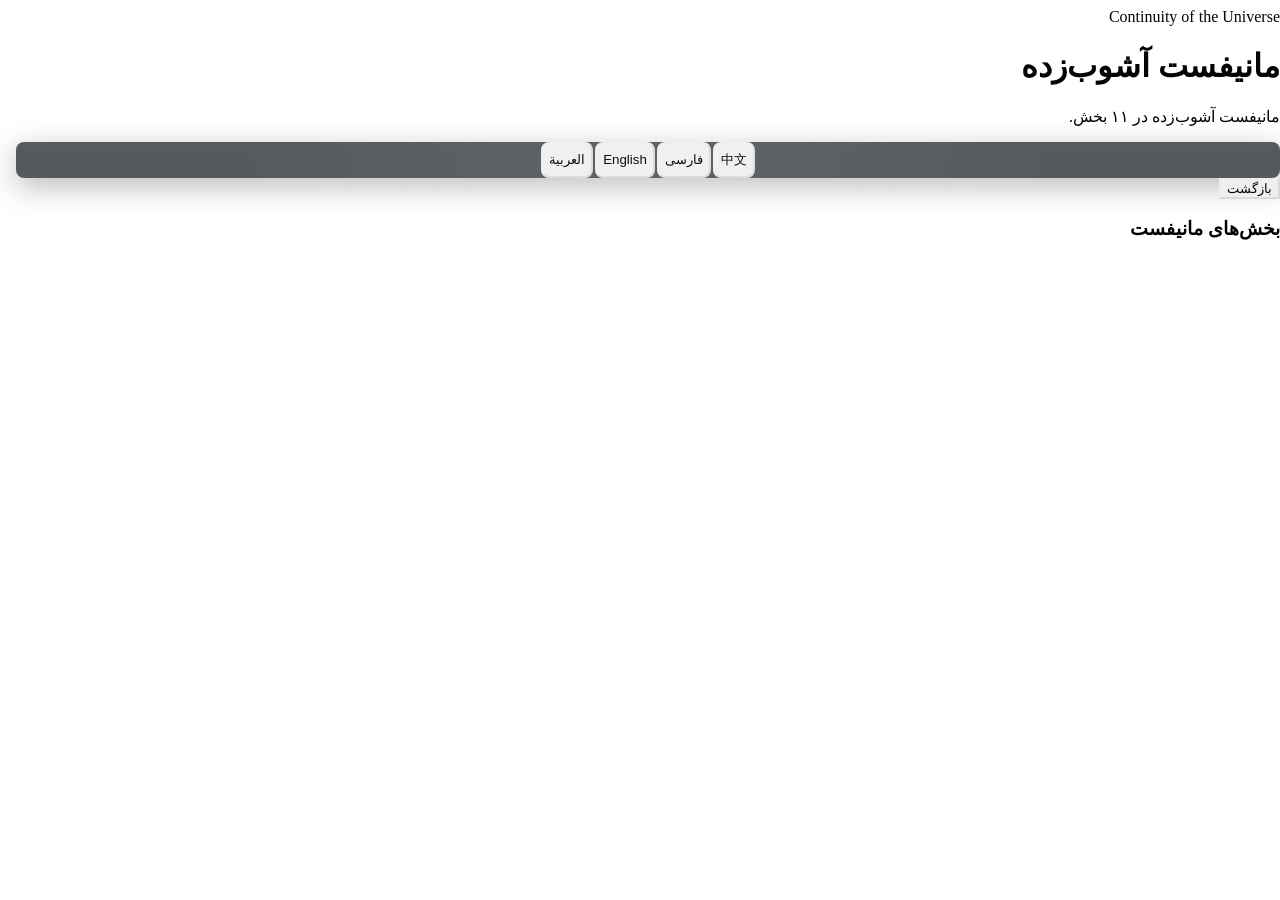
==== disturbed-manifesto.html @ 18e996ef "Add Disturbed Manifesto page shell" ====
<!doctype html>
<html lang="fa" dir="rtl">
<head>
<meta charset="utf-8">
<meta name="google" content="notranslate">
<meta name="i18n-page" content="disturbedManifesto">
<meta name="viewport" content="width=device-width,initial-scale=1,viewport-fit=cover">
<meta http-equiv="Content-Security-Policy" content="default-src 'self'; base-uri 'self'; object-src 'none'; frame-src 'none'; child-src 'none'; connect-src 'self'; img-src 'self' data:; font-src 'self' data: https://fonts.gstatic.com; style-src 'self' 'unsafe-inline' https://fonts.googleapis.com; style-src-attr 'none'; script-src 'self'; form-action 'self'; upgrade-insecure-requests">
<meta name="referrer" content="no-referrer">
<meta name="theme-color" content="#0b0904">
<title>مانیفست آشوب‌زده — Modern Outlook</title>
<link rel="preconnect" href="https://fonts.googleapis.com">
<link rel="preconnect" href="https://fonts.gstatic.com" crossorigin>
<link href="https://fonts.googleapis.com/css2?family=Vazirmatn:wght@400;500;600;700&display=swap" rel="stylesheet">
<link rel="stylesheet" href="css/visual-security.css">
<link rel="stylesheet" href="css/pages/disturbed-manifesto.css">
<link rel="stylesheet" href="ui/shared/layout-spec.css">
<link rel="stylesheet" href="ui/mobile/mobile.css">
<script src="audio-engine.js"></script>
<script src="ui/bootstrap.js" defer></script>
<script src="translations/i18n.js" defer></script>
</head>
<body>
<main class="page disturbed-page" id="main-content">
<div class="shell">
<header class="top">
<div class="title"><div class="eyebrow">Continuity of the Universe</div><h1 id="page-title">مانیفست آشوب‌زده</h1><p id="page-subtitle">مانیفست آشوب‌زده در ۱۱ بخش.</p></div>
<div class="actions">
<div class="global-lang" id="global-lang" aria-label="زبان سایت" data-i18n-aria="labels.language">
<button data-site-lang="zh" type="button">中文</button><button data-site-lang="fa" type="button">فارسی</button><button data-site-lang="en" type="button">English</button><button data-site-lang="ar" type="button">العربية</button>
</div>
<button class="btn" id="manifesto-close" type="button" data-i18n="labels.back">بازگشت</button>
</div>
</header>
<section class="controls" aria-labelledby="part-list-heading">
<h3 id="part-list-heading">بخش‌های مانیفست</h3>
<nav aria-label="انتخاب بخش" data-i18n-aria="labels.partNavigation"><div class="part-list" id="part-list"></div></nav>
</section>
<section class="visual">
<div class="reader" id="reader" tabindex="-1" aria-live="polite" aria-atomic="false"></div>
</section>
</div>
</main>
<script src="content/disturbed-manifesto.js"></script>
<script src="js/disturbed-manifesto-page.js"></script>
</body>
</html>
---- css/visual-security.css ----
/*
 * SmartKazem — Unified Security & Brightness Layer
 * Presentation-only: no navigation, content, i18n, engine, service, or adapter logic.
 */
:root {
  --sk-brightness: 1.08;
  --sk-contrast: 1.04;
  --sk-text: #f4f7fb;
  --sk-muted: #b7c1cc;
  --sk-surface: rgba(255,255,255,.075);
  --sk-surface-strong: rgba(255,255,255,.11);
  --sk-border: rgba(220,235,250,.24);
  --sk-focus: #f7d77a;
}

body::after {
  content: "";
  position: fixed;
  inset: 0;
  z-index: 9998;
  pointer-events: none;
  background:
    radial-gradient(circle at 50% 18%, rgba(255,255,255,.055), transparent 42%),
    linear-gradient(180deg, rgba(255,255,255,.018), transparent 34%, rgba(255,255,255,.012));
  mix-blend-mode: screen;
}

:where(button, input, textarea, select, a) {
  -webkit-tap-highlight-color: transparent;
}

:where(button, input, textarea, select):focus-visible,
:where(a):focus-visible {
  outline: 3px solid var(--sk-focus);
  outline-offset: 3px;
}

:where(button, .btn, .realm-action, .global-lang, .lang-switch, .book-tab) {
  border-color: var(--sk-border);
}

:where(.lang-switch, .global-lang) {
  background-color: rgba(5,10,16,.68);
  box-shadow: 0 8px 30px rgba(0,0,0,.28);
}

:where(.lang-switch button, .global-lang button) {
  min-height: 32px;
}

:where(.realm-action, .btn, .book-tab):hover {
  filter: brightness(1.12);
}

@media (prefers-contrast: more) {
  :root {
    --sk-brightness: 1.12;
    --sk-contrast: 1.12;
    --sk-border: rgba(255,255,255,.46);
    --sk-muted: #d2dae2;
  }
}

@media (prefers-reduced-transparency: reduce) {
  :where(.lang-switch, .global-lang, .realm-action, .btn, .book-tab) {
    backdrop-filter: none !important;
    background-color: rgba(8,13,19,.94);
  }
}

@media (prefers-reduced-motion: reduce) {
  :where(*, *::before, *::after) {
    transition-duration: .01ms !important;
    animation-duration: .01ms !important;
    animation-iteration-count: 1 !important;
  }
}
---- ui/shared/layout-spec.css ----
:root {
  /* SmartKazem shared presentation contract */
  --ui-touch-target: 44px;
  --ui-control-height: 44px;

  --ui-space-1: 4px;
  --ui-space-2: 8px;
  --ui-space-3: 12px;
  --ui-space-4: 16px;
  --ui-space-5: 24px;
  --ui-space-6: 32px;

  --ui-radius-sm: 8px;
  --ui-radius-md: 14px;
  --ui-radius-lg: 18px;

  --ui-safe-top: env(safe-area-inset-top, 0px);
  --ui-safe-right: env(safe-area-inset-right, 0px);
  --ui-safe-bottom: env(safe-area-inset-bottom, 0px);
  --ui-safe-left: env(safe-area-inset-left, 0px);
}

/* Shared language-control contract.
 * Every viewport uses the same language-control presentation.
 * Page-specific layouts may position/theme the control, but mobile does not
 * change its desktop size, spacing, radius, or wrapping behavior.
 */
.global-lang,
.lang-switch {
  box-sizing: border-box;
  display: flex;
  align-items: center;
  justify-content: center;
  flex-wrap: wrap;
  gap: 2px;
  max-width: calc(100vw - 16px);
  border-radius: 8px !important;
}

.global-lang button,
.lang-switch button {
  min-width: 40px;
  min-height: 36px;
  flex: 0 1 auto;
  white-space: nowrap;
  touch-action: manipulation;
  border-radius: 8px;
}

/* Direction-change viewport safety.
 * Language switching changes document direction globally. Keep the physical
 * viewport/shell bounded while allowing inner components to honor RTL/LTR.
 */
html,
body {
  width: 100%;
  max-width: 100%;
  min-width: 0;
  overflow-x: clip;
}

.app,
.page {
  max-width: 100%;
  min-width: 0;
  overflow-x: clip;
}

.app > *,
.page > *,
.book-shell > *,
.paragraph-workspace > *,
.observation25-shell > *,
.possible-mirror-shell > * {
  min-width: 0;
  max-width: 100%;
}

.global-lang,
.lang-switch {
  flex-shrink: 1;
  min-width: 0;
  max-width: calc(100vw - 16px);
}

.global-lang button,
.lang-switch button {
  min-width: 0;
  max-width: 100%;
  flex-shrink: 1;
  overflow-wrap: anywhere;
}

[dir="rtl"],
[dir="ltr"] {
  overflow-wrap: anywhere;
}


/* Shared child-page layout contract.
 * Reference pattern: فصل اول ظهور / فصل دوم ظهور.
 * Every child page keeps the same responsive geometry while retaining its
 * own visual theme and page-specific components.
 */
.child-page {
  min-width: 0;
  max-width: 100%;
  overflow-x: clip;
  overflow-wrap: anywhere;
}

.child-page .shell {
  width: min(1180px, calc(100% - 28px));
  max-width: 100%;
  min-width: 0;
  margin-inline: auto;
}

.child-page .top,
.child-page .head,
.child-page .book-head {
  min-width: 0;
}

.child-page .top {
  flex-wrap: wrap;
}

.child-page .title,
.child-page .head-main,
.child-page .book-title {
  min-width: 0;
  max-width: 100%;
  overflow-wrap: anywhere;
}

.child-page .actions {
  min-width: 0;
  max-width: 100%;
  flex-wrap: wrap;
}

.child-page .controls,
.child-page .visual,
.child-page .main,
.child-page .side,
.child-page .reader,
.child-page .book-tabs,
.child-page .book-body,
.child-page .toc,
.child-page .parts {
  min-width: 0;
  max-width: 100%;
}

.child-page img,
.child-page video,
.child-page canvas,
.child-page table {
  max-width: 100%;
}

@media (max-width: 820px) {
  .child-page .visual {
    grid-template-columns: minmax(0, 1fr);
  }
}

@media (max-width: 520px) {
  .child-page .shell {
    width: min(calc(100% - 18px), 1180px);
    padding-inline: 0;
  }

  .child-page .top {
    display: block;
  }

  .child-page .actions {
    width: 100%;
    margin-top: 14px;
    align-items: flex-start;
  }

  .child-page .title h1 {
    overflow-wrap: anywhere;
  }

  .child-page .controls,
  .child-page .reader,
  .child-page .book-body {
    min-width: 0;
  }
}

@media (orientation: landscape) and (max-width: 1023px) {
  .child-page .shell {
    width: min(calc(100% - 20px), 1180px);
  }
}
---- ui/mobile/mobile.css ----
/*
 * SmartKazem mobile presentation layer.
 *
 * The mobile layer follows the same structural layout model as desktop:
 * flexible viewport shell, explicit alignment tracks, bounded reading widths,
 * and component-local scrolling. It changes presentation only; shared
 * content, translation, engine, service, adapter and navigation logic remain
 * untouched.
 */

@media (max-width: 1023px) {
  html,
  body {
    width: 100%;
    max-width: 100%;
    min-width: 320px;
    overflow-x: hidden;
  }

  body { min-height: 100dvh; }

  .app,
  .page {
    width: 100vw;
    min-width: 320px;
    max-width: none;
    height: 100dvh;
    min-height: 100dvh;
    max-height: none;
    aspect-ratio: auto;
  }

  .app { border-radius: 0; }

  .home-page {
    display: grid;
    grid-template-columns: minmax(0, 1fr);
    grid-template-rows: minmax(0, 1fr) auto;
    align-items: stretch;
    gap: var(--ui-space-4);
    padding:
      calc(var(--ui-space-4) + var(--ui-safe-top))
      calc(var(--ui-space-4) + var(--ui-safe-right))
      calc(var(--ui-space-4) + var(--ui-safe-bottom))
      calc(var(--ui-space-4) + var(--ui-safe-left));
  }

  .orbit {
    position: relative;
    inset: auto;
    width: 100%;
    height: 100%;
    min-height: 0;
    display: grid;
    place-items: center;
  }

  .menu-svg {
    width: min(94vw, 78dvh);
    height: min(94vw, 78dvh);
    max-width: 620px;
    max-height: 620px;
  }

  .topbar {
    top: var(--ui-safe-top);
    right: calc(12px + var(--ui-safe-right));
    padding: 8px;
  }

  .icon-btn,
  .logo-viewer-close {
    width: var(--ui-touch-target);
    height: var(--ui-touch-target);
    min-width: var(--ui-touch-target);
    min-height: var(--ui-touch-target);
  }

  .paragraph-page {
    padding:
      var(--ui-safe-top)
      var(--ui-safe-right)
      var(--ui-safe-bottom)
      var(--ui-safe-left);
  }

  .paragraph-workspace {
    width: min(calc(100% - 24px), 960px);
    height: auto;
    min-height: calc(100dvh - var(--ui-safe-top) - var(--ui-safe-bottom));
    margin-inline: auto;
    padding-top: 16px;
    padding-bottom: calc(32px + var(--ui-safe-bottom));
    overflow-x: hidden;
    overflow-y: auto;
  }

  .paragraph-head {
    align-items: center;
    gap: var(--ui-space-3);
  }

  .paragraph-head button {
    width: var(--ui-touch-target);
    height: var(--ui-touch-target);
    min-width: var(--ui-touch-target);
    min-height: var(--ui-touch-target);
  }

  .paragraph-context,
  .pm-input-panel,
  .pm-output,
  .pm-controls,
  .pm-settings,
  .pm-error {
    min-width: 0;
  }

  .pm-controls {
    display: grid;
    grid-template-columns: 1fr;
    align-items: stretch;
  }

  .pm-controls > div { min-width: 0; }

  .pm-controls button,
  .pm-settings-body button {
    min-height: var(--ui-control-height);
  }

  .pm-input-panel textarea,
  .pm-controls select,
  .pm-settings-body input {
    width: 100%;
    min-height: var(--ui-control-height);
  }

  .pm-output { overflow: visible; }

  .pm-card {
    min-width: 0;
    overflow-wrap: anywhere;
  }

  .pm-card table {
    display: block;
    max-width: 100%;
    overflow-x: auto;
  }

  .book-shell {
    width: 100%;
    height: 100%;
    min-height: 0;
  }

  .book-head {
    padding-top: calc(12px + var(--ui-safe-top));
    padding-right: calc(12px + var(--ui-safe-right));
    padding-left: calc(12px + var(--ui-safe-left));
  }

  .book-title { min-width: 0; }

  .book-tabs {
    flex: 0 0 auto;
    max-width: 100%;
    overflow-x: auto;
    overflow-y: hidden;
    overscroll-behavior-x: contain;
    -webkit-overflow-scrolling: touch;
    scrollbar-width: thin;
  }

  .book-tab {
    min-height: var(--ui-touch-target);
    padding: 10px 12px;
  }

  .book-close {
    width: var(--ui-touch-target);
    height: var(--ui-touch-target);
    min-width: var(--ui-touch-target);
    min-height: var(--ui-touch-target);
  }

  .book-lang-switch button {
    min-width: var(--ui-touch-target);
    min-height: var(--ui-touch-target);
    padding: 8px;
  }

  .book-body {
    min-width: 0;
    width: 100%;
    overflow-x: hidden;
    overflow-y: auto;
    padding:
      18px
      max(14px, var(--ui-safe-right))
      calc(34px + var(--ui-safe-bottom))
      max(14px, var(--ui-safe-left));
  }

  .observation25-page {
    width: 100vw;
    height: 100dvh;
    min-width: 320px;
    max-width: none;
    max-height: none;
    aspect-ratio: auto;
  }

  .observation25-head {
    top: calc(4% + var(--ui-safe-top));
    left: calc(4% + var(--ui-safe-left));
    right: calc(4% + var(--ui-safe-right));
  }

  .observation25-close {
    width: var(--ui-touch-target);
    height: var(--ui-touch-target);
    min-width: var(--ui-touch-target);
    min-height: var(--ui-touch-target);
  }

  .observation25-shell {
    left: max(4%, var(--ui-safe-left));
    right: max(4%, var(--ui-safe-right));
    top: 15%;
    bottom: max(3%, var(--ui-safe-bottom));
    min-width: 0;
  }

  .observation25-tabs {
    max-width: 100%;
    overflow-x: auto;
    overscroll-behavior-x: contain;
    -webkit-overflow-scrolling: touch;
  }

  .observation25-tab { min-height: var(--ui-touch-target); }

  .observation25-body {
    min-width: 0;
    overflow-x: hidden;
    overflow-y: auto;
  }

  .reference-action,
  .experience-action,
  .share-story-action,
  .structure-action {
    min-height: var(--ui-touch-target);
  }

  :focus-visible {
    outline: 2px solid currentColor;
    outline-offset: 3px;
  }
}

@media (min-width: 640px) and (max-width: 1023px) {
  .home-page {
    grid-template-columns: minmax(0, 1fr) minmax(260px, 34vw);
    grid-template-rows: minmax(0, 1fr);
    gap: var(--ui-space-5);
    padding:
      calc(var(--ui-space-4) + var(--ui-safe-top))
      calc(var(--ui-space-5) + var(--ui-safe-right))
      calc(var(--ui-space-4) + var(--ui-safe-bottom))
      calc(var(--ui-space-5) + var(--ui-safe-left));
  }

  .menu-svg {
    width: min(72vw, 78dvh);
    height: min(72vw, 78dvh);
  }
}

@media (max-width: 359px) {
  .home-page { padding-inline: 10px; }

  .menu-svg {
    width: min(94vw, 72dvh);
    height: min(94vw, 72dvh);
  }

  .paragraph-workspace { width: calc(100% - 18px); }
}

/* Secondary page headers: reserve the language-control area in mobile portrait. */
@media (orientation: portrait) and (max-width: 1023px) {
  .book-head {
    padding-top: calc(56px + var(--ui-safe-top));
  }

  .observation25-head {
    top: calc(56px + var(--ui-safe-top));
    left: calc(12px + var(--ui-safe-left));
    right: calc(12px + var(--ui-safe-right));
  }

  .observation25-title,
  .book-title {
    min-width: 0;
    max-width: calc(100% - var(--ui-touch-target) - var(--ui-space-3));
  }

  .observation25-title strong,
  .observation25-title span,
  .book-title {
    overflow-wrap: anywhere;
  }
}

/* Realm headers: keep all realm titles clear of the language control in mobile portrait. */
@media (orientation: portrait) and (max-width: 1023px) {
  .structure-head,
  .continuity-head,
  .experience-head,
  .reference-head,
  .share-head {
    top: calc(56px + var(--ui-safe-top));
    left: calc(12px + var(--ui-safe-left));
    right: calc(12px + var(--ui-safe-right));
  }

  .structure-title,
  .continuity-title,
  .experience-title,
  .reference-title,
  .share-title {
    min-width: 0;
    max-width: calc(100% - var(--ui-touch-target) - var(--ui-space-3));
  }

  .structure-title strong,
  .structure-title span,
  .continuity-title strong,
  .continuity-title span,
  .experience-title strong,
  .experience-title span,
  .reference-title strong,
  .reference-title span,
  .share-title strong,
  .share-title span {
    overflow-wrap: anywhere;
  }
}

@media (orientation: landscape) and (max-width: 1023px) {
  .menu-svg {
    width: min(72vw, 62dvh);
    height: min(72vw, 62dvh);
  }
}


/* Possible Mirror: keep the page structurally parallel to Observation 25 on mobile. */
@media (max-width: 1023px) {
  .possible-mirror-page {
    width: 100vw;
    height: 100dvh;
    min-width: 320px;
    max-width: none;
    max-height: none;
    aspect-ratio: auto;
  }

  .possible-mirror-head {
    top: calc(4% + var(--ui-safe-top));
    left: calc(4% + var(--ui-safe-left));
    right: calc(4% + var(--ui-safe-right));
  }

  .possible-mirror-close {
    width: var(--ui-touch-target);
    height: var(--ui-touch-target);
    min-width: var(--ui-touch-target);
    min-height: var(--ui-touch-target);
  }

  .possible-mirror-shell {
    left: max(4%, var(--ui-safe-left));
    right: max(4%, var(--ui-safe-right));
    top: 15%;
    bottom: max(3%, var(--ui-safe-bottom));
    min-width: 0;
  }

  .possible-mirror-tabs {
    max-width: 100%;
    overflow-x: auto;
    overscroll-behavior-x: contain;
    -webkit-overflow-scrolling: touch;
  }

  .possible-mirror-tab {
    min-height: var(--ui-touch-target);
  }

  .possible-mirror-body {
    min-width: 0;
    overflow-x: hidden;
    overflow-y: auto;
  }
}

@media (orientation: portrait) and (max-width: 1023px) {
  .possible-mirror-head {
    top: calc(56px + var(--ui-safe-top));
    left: calc(12px + var(--ui-safe-left));
    right: calc(12px + var(--ui-safe-right));
  }

  .possible-mirror-title {
    min-width: 0;
    max-width: calc(100% - var(--ui-touch-target) - var(--ui-space-3));
  }

  .possible-mirror-title strong,
  .possible-mirror-title span {
    overflow-wrap: anywhere;
  }
}
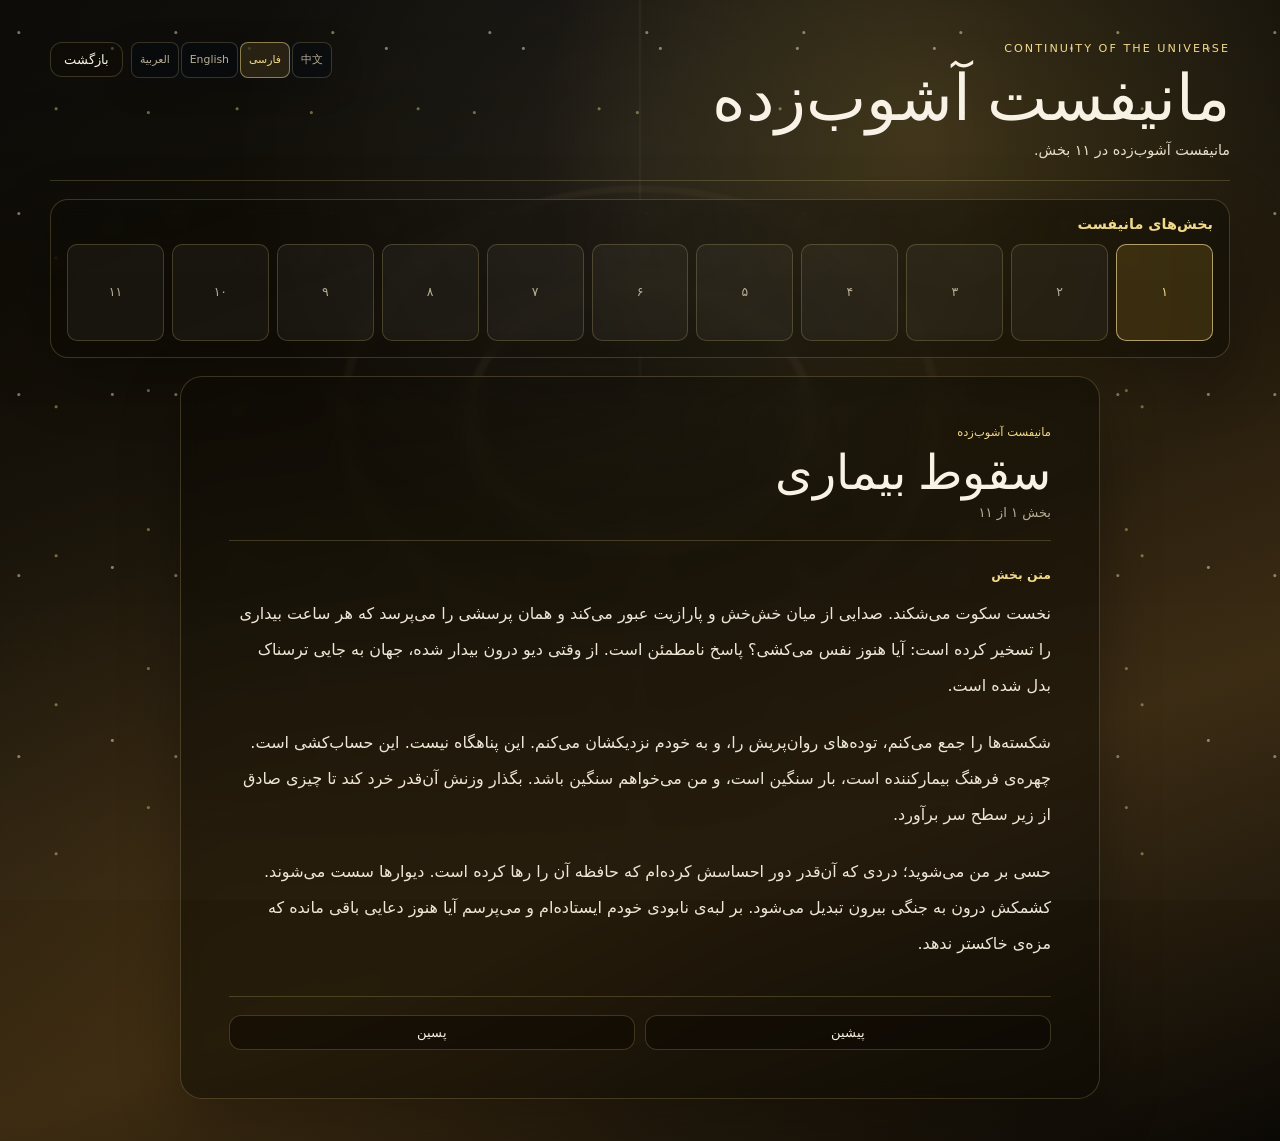
==== commit 6b3d3bf2: "feat: connect disturbed manifesto shell to shared i18n" ====
--- a/disturbed-manifesto.html
+++ b/disturbed-manifesto.html
@@ -33,11 +33,11 @@
 </div>
 </header>
 <section class="controls" aria-labelledby="part-list-heading">
-<h3 id="part-list-heading">بخش‌های مانیفست</h3>
+<h3 id="part-list-heading" data-i18n="labels.manifestoParts">بخش‌های مانیفست</h3>
 <nav aria-label="انتخاب بخش" data-i18n-aria="labels.partNavigation"><div class="part-list" id="part-list"></div></nav>
 </section>
 <section class="visual">
-<div class="reader" id="reader" tabindex="-1" aria-live="polite" aria-atomic="false"></div>
+<div class="reader" id="reader" tabindex="-1" aria-live="polite" aria-atomic="false" data-i18n-aria="labels.partText"></div>
 </section>
 </div>
 </main>
--- a/css/pages/disturbed-manifesto.css
+++ b/css/pages/disturbed-manifesto.css
@@ -0,0 +1,14 @@
+/* Disturbed Manifesto — Continuity of the Universe design family */
+:root{color-scheme:dark;--accent:#d8b45a;--accent2:#f1d98b;--text:#f8f2e5;--muted:#b8ad95;--line:rgba(241,217,139,.2)}
+*{box-sizing:border-box}html,body{margin:0;min-height:100%;background:#070604;color:var(--text);font-family:Vazirmatn,system-ui,sans-serif}body{overflow-x:hidden}
+.page{min-height:100svh;background:radial-gradient(circle at 72% 12%,rgba(238,193,77,.18),transparent 28%),radial-gradient(ellipse at 18% 78%,rgba(111,76,24,.18),transparent 34%),linear-gradient(160deg,#080704 0%,#19140a 38%,#3a2a12 70%,#0b0905 100%);position:relative}
+.page:before{content:"";position:fixed;inset:0;pointer-events:none;opacity:.45;background:radial-gradient(circle at 12% 18%,#fff5cc 0 1px,transparent 2px),radial-gradient(circle at 31% 73%,#e8d38b 0 1px,transparent 2px),radial-gradient(circle at 82% 28%,#fff 0 1px,transparent 2px),radial-gradient(circle at 91% 81%,#e8d38b 0 1px,transparent 2px);background-size:157px 181px,181px 149px,137px 173px,163px 139px}
+.page:after{content:"";position:fixed;inset:0;pointer-events:none;background:radial-gradient(ellipse at 50% 46%,transparent 0 18%,rgba(241,217,139,.06) 18.5% 19%,transparent 19.5% 32%,rgba(241,217,139,.045) 32.5% 33%,transparent 33.5%),linear-gradient(90deg,transparent 49.85%,rgba(255,238,183,.05) 50%,transparent 50.15%)}
+.shell{width:min(1180px,calc(100% - 28px));margin:auto;padding:24px 0 42px;position:relative;z-index:1}.top{display:flex;justify-content:space-between;gap:18px;align-items:flex-start;padding:18px 0 22px;border-bottom:1px solid var(--line)}
+.eyebrow{font-size:.7rem;letter-spacing:.18em;color:var(--accent2);text-transform:uppercase}.title h1{font-family:Georgia,"Times New Roman",serif;font-size:clamp(2rem,5vw,4rem);font-weight:500;margin:6px 0}.title p{margin:0;color:#e7ddc8;font-size:.9rem}.actions{display:flex;gap:8px;align-items:flex-start}.btn{border:1px solid var(--line);background:rgba(13,9,3,.52);color:var(--text);padding:9px 13px;border-radius:12px;cursor:pointer;text-decoration:none}
+.global-lang{display:flex;gap:4px;align-items:center}.global-lang button{border:1px solid var(--line);background:rgba(0,0,0,.22);color:var(--muted);padding:6px 8px;border-radius:8px;cursor:pointer;font:500 .68rem/1 Vazirmatn,system-ui,sans-serif}.global-lang button.active{color:var(--accent2);border-color:rgba(241,217,139,.5);background:rgba(176,133,34,.18)}
+.controls,.reader{border:1px solid var(--line);background:rgba(12,9,4,.48);backdrop-filter:blur(9px);box-shadow:0 20px 60px rgba(0,0,0,.3)}.controls{padding:16px;margin-top:18px;border-radius:18px}.controls h3{margin:0 0 12px;font-size:.9rem;color:var(--accent2)}
+.part-list{display:grid;grid-template-columns:repeat(11,minmax(44px,1fr));gap:8px}.part{aspect-ratio:1;border:1px solid var(--line);background:rgba(255,255,255,.045);color:var(--muted);padding:0;border-radius:10px;cursor:pointer;font:500 .78rem/1 Vazirmatn,system-ui,sans-serif;display:grid;place-items:center}.part:hover,.part.active{background:rgba(174,132,43,.22);border-color:rgba(250,228,164,.62);color:var(--accent2)}.part[aria-current=true]{box-shadow:0 0 0 2px rgba(241,217,139,.62)}
+.visual{margin-top:18px}.reader{border-radius:22px;padding:clamp(20px,4vw,48px);min-height:620px;max-width:920px;margin:0 auto}.reader-head{border-bottom:1px solid var(--line);padding-bottom:20px}.reader-head h2{font-family:Georgia,"Times New Roman",serif;font-size:clamp(1.65rem,4vw,3rem);font-weight:500;margin:5px 0}.reader-head p{margin:0;color:var(--muted);font-size:.82rem}.story-label{color:var(--accent2);font-size:.72rem}.block{margin-top:26px}.block h3{margin:0 0 14px;color:var(--accent2);font-size:.78rem}.prose{line-height:2.25;color:#eee6d6;margin:0 0 1.3em;white-space:pre-line}.navrow{display:flex;gap:10px;margin-top:34px;padding-top:18px;border-top:1px solid var(--line)}.navrow button{flex:1}
+:focus-visible{outline:3px solid #f1d98b;outline-offset:3px}@media(max-width:720px){.top{display:block}.actions{margin-top:14px;flex-wrap:wrap}.part-list{grid-template-columns:repeat(6,minmax(44px,1fr))}.reader{padding:22px 18px}}@media(max-width:420px){.part-list{grid-template-columns:repeat(4,minmax(44px,1fr))}.shell{width:min(100% - 18px,1180px);padding-top:12px}.global-lang{width:100%;justify-content:flex-start}}
+@media(prefers-reduced-motion:reduce){*,*::before,*::after{scroll-behavior:auto!important;transition:none!important;animation:none!important}}
